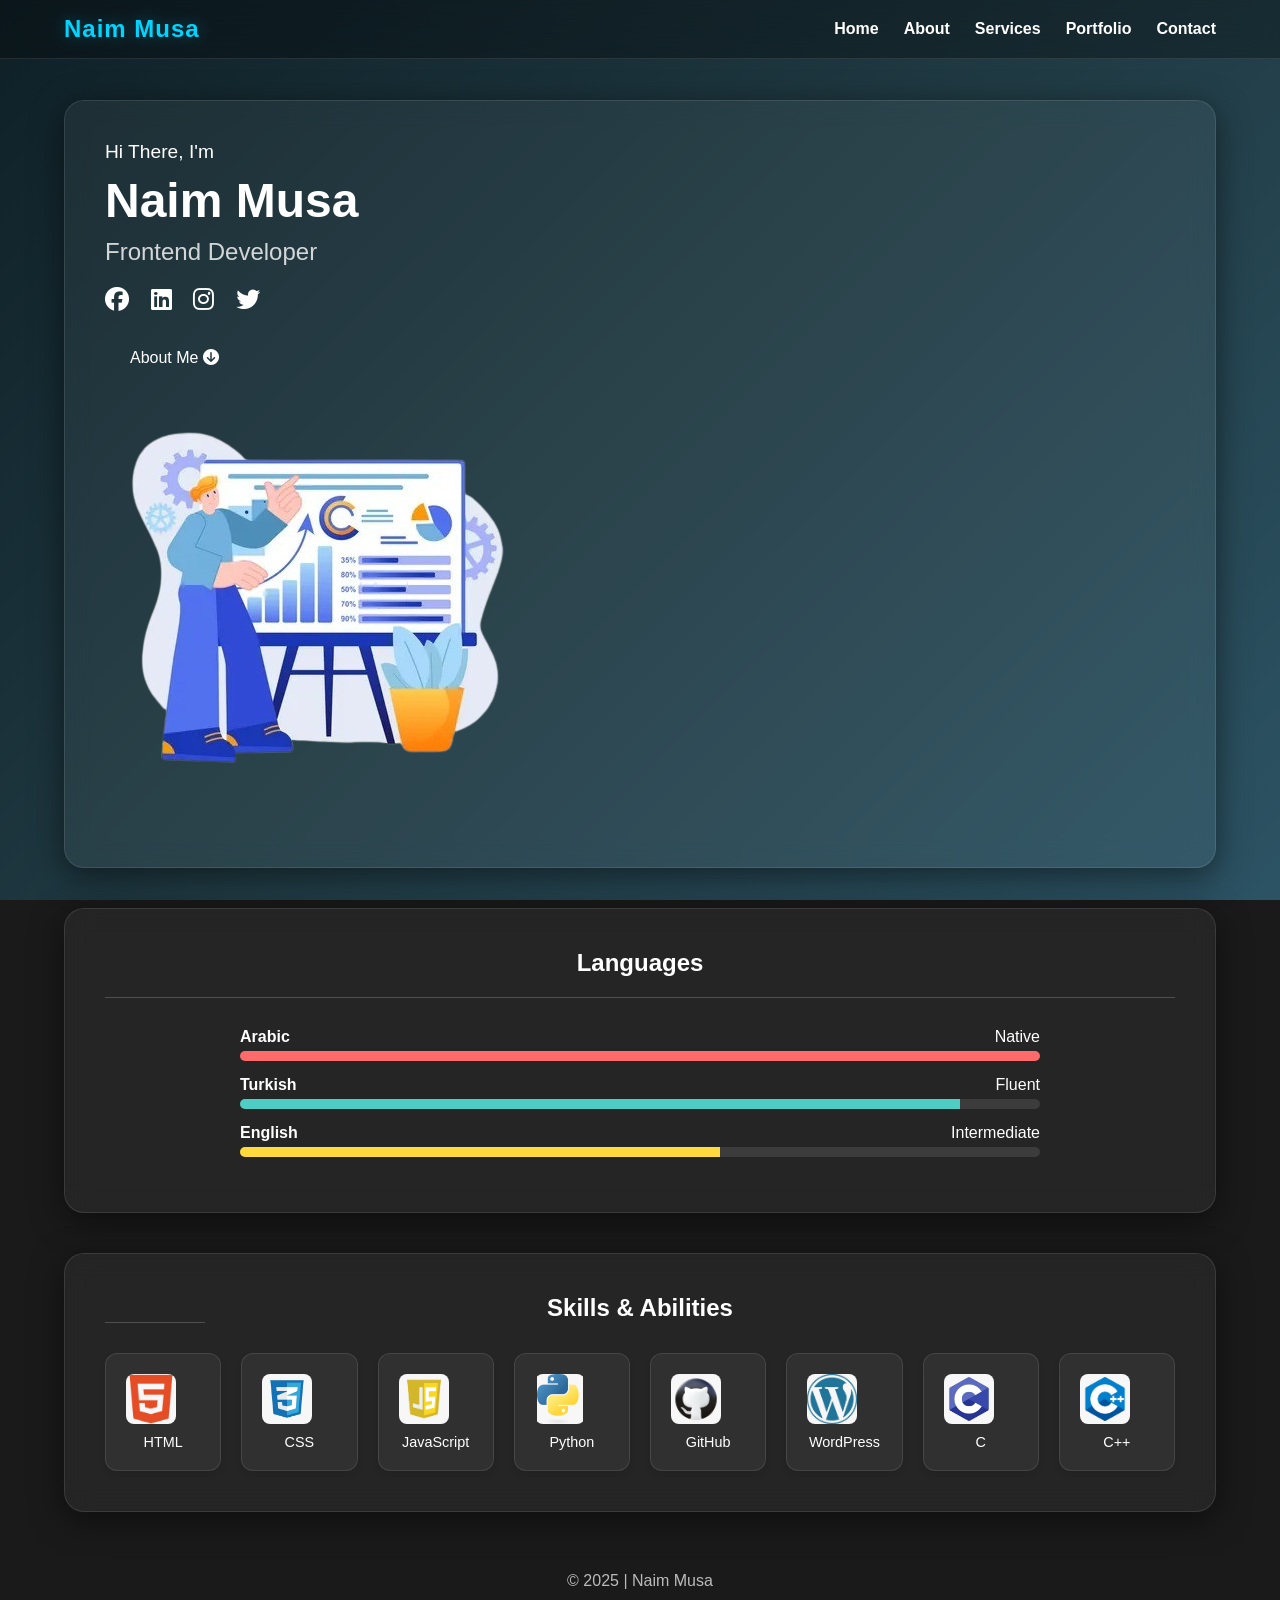
==== index.html @ 1f0603ee "Initial commit - Portfolio Dark Mode" ====
<!DOCTYPE html>
<html lang="en">
<head>
    <meta charset="UTF-8">
    <meta name="viewport" content="width=device-width, initial-scale=1.0">
    <title>Home | Naim Musa</title>
    <link rel="stylesheet" href="https://cdnjs.cloudflare.com/ajax/libs/font-awesome/6.7.2/css/all.min.css">
    <link rel="stylesheet" href="style.css">
    
    <style>
        /* تنسيق الخط الفاصل */
        .section-divider {
            border: 0;
            height: 1px;
            background: rgba(255,255,255,0.2);
            margin-bottom: 30px;
            width: 100px;
            margin-left: 0;
        }

        /* شبكة المهارات */
        .skills-grid {
            display: grid;
            grid-template-columns: repeat(auto-fit, minmax(110px, 1fr));
            gap: 20px;
            margin-top: 20px;
        }

        /* تصميم الكرت الواحد */
        .skill-card {
            background: rgba(255, 255, 255, 0.05);
            padding: 20px;
            border-radius: 12px;
            text-align: center;
            transition: all 0.3s ease;
            border: 1px solid rgba(255, 255, 255, 0.1);
            box-shadow: 0 4px 6px rgba(0,0,0,0.1);
        }

        /* تأثير الهوفر */
        .skill-card:hover {
            transform: translateY(-5px);
            background: rgba(255, 255, 255, 0.1);
            border-color: #4ECDC4;
            box-shadow: 0 8px 15px rgba(78, 205, 196, 0.2);
        }

        /* تنسيق صور المهارات */
        .skill-card img {
            width: 50px;
            height: 50px;
            object-fit: contain;
            margin-bottom: 10px;
            border-radius: 8px;
        }

        /* تنسيق نص المهارة */
        .skill-card h3 {
            font-size: 0.9rem;
            font-weight: 500;
            margin: 0;
            color: #fff;
        }
    </style>
</head>
<body>

    <nav class="navbar">
        <div class="logo">Naim Musa</div>
        <div class="nav-links">
            <a href="index.html">Home</a>
            <a href="about.html">About</a>
            <a href="services.html">Services</a>
            <a href="portfolio.html">Portfolio</a>
            <a href="contact.html">Contact</a>
        </div>
    </nav>

    <div class="container">
        
        <div class="box" style="text-align: left;">
            <div class="about-grid" style="align-items: center;">
                <div class="about-col">
                    <p><span class="text-highlight" style="font-size: 1.2rem;">Hi There, I'm</span></p>
                    <h1 style="font-size: 3rem; margin: 10px 0;">Naim Musa</h1>
                    <p style="font-size: 1.5rem; opacity: 0.8; margin-bottom: 20px;">Frontend Developer</p>
                    
                    <div style="margin-bottom: 25px; font-size: 1.5rem;">
                        <a href="https://www.facebook.com/share/1Fbq56BLe5/" target="_blank" style="margin-right: 15px;">
                            <i class="fa-brands fa-facebook"></i>
                        </a>
                        <a href="https://www.linkedin.com/in/naim-musaa%C4%9Fa-a05373255/" target="_blank" style="margin-right: 15px;">
                            <i class="fa-brands fa-linkedin"></i>
                        </a>
                        <a href="https://www.instagram.com/naim_musa_aga?igsh=MXNqYWZid2JtYnkyZA==" target="_blank" style="margin-right: 15px;">
                            <i class="fa-brands fa-instagram"></i>
                        </a>
                        <a href="#" target="_blank">
                            <i class="fa-brands fa-twitter"></i>
                        </a>
                    </div>
                    
                    <a href="about.html" class="submit-btn" style="text-decoration: none; padding: 10px 25px; display: inline-block;">
                        About Me <i class="fa-solid fa-circle-arrow-down"></i>
                    </a>
                </div>
                
                <div class="about-col" style="text-align: center;">
                    <img src="test10-removebg-preview.png" alt="Naim Musa" style="max-width: 100%; drop-shadow: 0 0 20px rgba(0,0,0,0.5);">
                </div>
            </div>
        </div>

        <div class="box">
            <h2 style="margin-bottom: 20px;">Languages</h2>
            <hr style="border: 0; height: 1px; background: rgba(255,255,255,0.2); margin-bottom: 30px;">
            
            <div style="text-align: left; max-width: 800px; margin: 0 auto;">
                <div style="margin-bottom: 15px;">
                    <div style="display: flex; justify-content: space-between; margin-bottom: 5px;">
                        <strong>Arabic</strong> <span>Native</span>
                    </div>
                    <div style="background: rgba(255,255,255,0.1); border-radius: 10px; height: 10px; overflow: hidden;">
                        <div style="width:100%; background:#FF6B6B; height: 100%;"></div>
                    </div>
                </div>

                <div style="margin-bottom: 15px;">
                    <div style="display: flex; justify-content: space-between; margin-bottom: 5px;">
                        <strong>Turkish</strong> <span>Fluent</span>
                    </div>
                    <div style="background: rgba(255,255,255,0.1); border-radius: 10px; height: 10px; overflow: hidden;">
                        <div style="width:90%; background:#4ECDC4; height: 100%;"></div>
                    </div>
                </div>

                <div style="margin-bottom: 15px;">
                    <div style="display: flex; justify-content: space-between; margin-bottom: 5px;">
                        <strong>English</strong> <span>Intermediate</span>
                    </div>
                    <div style="background: rgba(255,255,255,0.1); border-radius: 10px; height: 10px; overflow: hidden;">
                        <div style="width:60%; background:#FFD93D; height: 100%;"></div>
                    </div>
                </div>
            </div>
        </div>

        <div class="box skills-section">
            <h2>Skills & Abilities</h2>
            <hr class="section-divider">
            
            <div class="skills-grid">
                <div class="skill-card">
                    <img src="html.jpg" alt="HTML">
                    <h3>HTML</h3>
                </div>
                <div class="skill-card">
                    <img src="css.jpg" alt="CSS">
                    <h3>CSS</h3>
                </div>
                <div class="skill-card">
                    <img src="js.jpg" alt="JavaScript">
                    <h3>JavaScript</h3>
                </div>
                <div class="skill-card">
                    <img src="python.jpg" alt="Python">
                    <h3>Python</h3>
                </div>
                <div class="skill-card">
                    <img src="githup.jpg" alt="GitHub"> <h3>GitHub</h3>
                </div>
                <div class="skill-card">
                    <img src="wordpress.jpg" alt="WordPress">
                    <h3>WordPress</h3>
                </div>
                <div class="skill-card">
                    <img src="c.jpg" alt="C">
                    <h3>C</h3>
                </div>
                <div class="skill-card">
                    <img src="c++.jpg" alt="C++">
                    <h3>C++</h3>
                </div>
            </div>
        </div>

        <footer style="text-align: center; padding: 20px; opacity: 0.7;">
            <p>&copy; 2025 | Naim Musa</p>
        </footer>

    </div>

    <script src="script.js"></script>
</body>
</html>
---- style.css ----
/* =========================================
   1. CSS VARIABLES (THEME CONFIG)
   ========================================= */
:root {
    /* الوضع النهاري */
    --bg-gradient: linear-gradient(135deg, #f5f7fa 0%, #c3cfe2 100%);
    --text-color: #333;
    --glass-bg: rgba(255, 255, 255, 0.7);
    --glass-border: rgba(255, 255, 255, 0.5);
    --glass-shadow: 0 8px 32px 0 rgba(31, 38, 135, 0.1);
    --accent-color: #007bff;
    --accent-hover: #0056b3;
    --card-hover-shadow: 0 15px 30px rgba(0, 123, 255, 0.2);
    --navbar-bg: rgba(255, 255, 255, 0.85);
}
:root {
    --bg-color: #1a1a1a;
    --box-bg: rgba(255, 255, 255, 0.05);
    --text-color: #ffffff;
    --accent-color: #4ECDC4;
}

body {
    background-color: var(--bg-color) !important;
    color: var(--text-color) !important;
}

[data-theme="dark"] {
    /* الوضع الليلي - تصميم الفضاء */
    --bg-gradient: linear-gradient(135deg, #0f2027, #203a43, #2c5364);
    --text-color: #fff;
    --glass-bg: rgba(255, 255, 255, 0.05);
    --glass-border: rgba(255, 255, 255, 0.1);
    --glass-shadow: 0 8px 32px 0 rgba(0, 0, 0, 0.5);
    --accent-color: #00d4ff;
    --accent-hover: #0099cc;
    --card-hover-shadow: 0 15px 30px rgba(0, 212, 255, 0.15); /* توهج أزرق */
    --navbar-bg: rgba(0, 0, 0, 0.3);
}

/* =========================================
   2. GLOBAL RESET & BASIC
   ========================================= */
* {
    margin: 0;
    padding: 0;
    box-sizing: border-box;
    font-family: 'Segoe UI', Tahoma, Geneva, Verdana, sans-serif;
    transition: background 0.4s ease, color 0.3s ease, border-color 0.3s ease;
}

body {
    background: var(--bg-gradient);
    color: var(--text-color);
    min-height: 100vh;
    display: flex;
    flex-direction: column;
    overflow-x: hidden;
    background-attachment: fixed; /* الخلفية ثابتة أثناء السكرول */
}

a { text-decoration: none; color: inherit; }
ul { list-style: none; }
img { max-width: 100%; display: block; }

/* =========================================
   3. LAYOUT & GLASS BOXES
   ========================================= */
.container {
    width: 90%;
    max-width: 1200px;
    margin: 100px auto 40px;
    position: relative;
    z-index: 2;
}

/* الصندوق الزجاجي الأساسي */
.box {
    background: var(--glass-bg);
    backdrop-filter: blur(12px);
    -webkit-backdrop-filter: blur(12px);
    border: 1px solid var(--glass-border);
    border-radius: 20px;
    padding: 40px;
    box-shadow: var(--glass-shadow);
    text-align: center;
    margin-bottom: 40px;
}

/* --- العناوين --- */
.title h2 {
    font-size: 2.5rem;
    margin-bottom: 10px;
    position: relative;
    display: inline-block;
}

.title h2::after {
    content: '';
    display: block;
    width: 60px;
    height: 4px;
    background: var(--accent-color);
    margin: 8px auto 0;
    border-radius: 2px;
    transition: width 0.3s;
}

.box:hover .title h2::after {
    width: 100%; /* الخط يمتد عند الهوفر */
}

/* =========================================
   4. NAVBAR (With Hover Effects)
   ========================================= */
.navbar {
    display: flex;
    justify-content: space-between;
    align-items: center;
    padding: 15px 5%;
    background: var(--navbar-bg);
    backdrop-filter: blur(15px);
    position: fixed;
    width: 100%;
    top: 0;
    z-index: 1000;
    border-bottom: 1px solid var(--glass-border);
}

.logo {
    font-size: 24px;
    font-weight: 800;
    color: var(--accent-color);
    letter-spacing: 1px;
    text-shadow: 0 0 15px rgba(0, 212, 255, 0.3);
}

.nav-links {
    display: flex;
    align-items: center;
    gap: 25px;
}

.nav-links a {
    font-weight: 600;
    font-size: 16px;
    position: relative;
    padding: 5px 0;
}

/* تأثير الخط تحت الروابط */
.nav-links a::before {
    content: '';
    position: absolute;
    bottom: 0;
    left: 0;
    width: 0;
    height: 2px;
    background: var(--accent-color);
    transition: width 0.3s ease;
}

.nav-links a:hover::before {
    width: 100%;
}

.nav-links a:hover {
    color: var(--accent-color);
}

/* زر التبديل */
.theme-toggle-btn {
    background: transparent;
    border: 2px solid var(--accent-color);
    color: var(--accent-color);
    padding: 6px 18px;
    border-radius: 25px;
    cursor: pointer;
    font-weight: bold;
    transition: 0.4s;
}

.theme-toggle-btn:hover {
    background: var(--accent-color);
    color: #fff;
    box-shadow: 0 0 20px var(--accent-color);
    transform: scale(1.05);
}

/* =========================================
   5. PORTFOLIO & GRID SYSTEM
   ========================================= */
.portfolio-grid {
    display: grid;
    grid-template-columns: repeat(auto-fit, minmax(300px, 1fr)); /* تجاوب تلقائي */
    gap: 30px;
    margin-top: 30px;
}

/* كرت المشروع */
.project-card {
    background: var(--glass-bg);
    backdrop-filter: blur(10px);
    border: 1px solid var(--glass-border);
    border-radius: 15px;
    overflow: hidden; /* عشان الصورة ما تطلع برا */
    transition: all 0.4s cubic-bezier(0.175, 0.885, 0.32, 1.275); /* حركة نطاطة خفيفة */
    display: flex;
    flex-direction: column;
}

/* الصورة داخل الكرت */
.card-img {
    height: 200px;
    overflow: hidden;
    position: relative;
}

.card-img img {
    width: 100%;
    height: 100%;
    object-fit: cover;
    transition: transform 0.5s ease;
}

/* محتوى الكرت */
.card-content {
    padding: 20px;
    text-align: center;
    display: flex;
    flex-direction: column;
    flex-grow: 1;
    justify-content: space-between;
}

.card-content h3 {
    margin-bottom: 15px;
    font-size: 1.2rem;
}

/* 🔥 تأثيرات الهوفر على الكرت 🔥 */
.project-card:hover {
    transform: translateY(-10px); /* يرتفع للأعلى */
    box-shadow: var(--card-hover-shadow); /* توهج */
    border-color: var(--accent-color);
}

.project-card:hover .card-img img {
    transform: scale(1.1); /* زوم للصورة */
}

/* زر زيارة الموقع */
.btn-visit {
    display: inline-block;
    padding: 10px 25px;
    background: linear-gradient(45deg, var(--accent-color), #005bea);
    background-size: 200% auto; /* عشان نحرك الخلفية */
    color: #fff;
    border-radius: 50px;
    font-weight: bold;
    transition: 0.5s;
    box-shadow: 0 4px 15px rgba(0,0,0,0.2);
}

.btn-visit:hover {
    background-position: right center; /* تحريك التدرج اللوني */
    box-shadow: 0 0 20px var(--accent-color);
    transform: translateY(-2px);
}

/* =========================================
   6. RESPONSIVE
   ========================================= */
   /* تنسيق الخط الفاصل */
.section-divider {
    border: 0;
    height: 1px;
    background: rgba(255,255,255,0.2);
    margin-bottom: 30px;
    width: 100px; /* جعل الخط أقصر لجمالية أكثر */
    margin-left: 0; /* محاذاة لليسار مثل العناوين */
}

/* شبكة المهارات */
.skills-grid {
    display: grid;
    /* هذا السطر يجعل الشبكة متجاوبة تلقائياً */
    grid-template-columns: repeat(auto-fit, minmax(110px, 1fr));
    gap: 20px;
    margin-top: 20px;
}

/* تصميم الكرت الواحد */
.skill-card {
    background: rgba(255, 255, 255, 0.05); /* خلفية شفافة قليلاً */
    padding: 20px;
    border-radius: 12px;
    text-align: center;
    transition: all 0.3s ease;
    border: 1px solid rgba(255, 255, 255, 0.1);
    box-shadow: 0 4px 6px rgba(0,0,0,0.1);
}

/* تأثير الهوفر عند مرور الماوس */
.skill-card:hover {
    transform: translateY(-5px); /* يرتفع للأعلى قليلاً */
    background: rgba(255, 255, 255, 0.1);
    border-color: #4ECDC4; /* لون حدود يظهر عند الهوفر */
    box-shadow: 0 8px 15px rgba(78, 205, 196, 0.2); /* توهج خفيف */
}

/* تنسيق صور المهارات */
.skill-card img {
    width: 50px;
    height: 50px;
    object-fit: contain;
    margin-bottom: 10px;
    border-radius: 8px; /* حواف ناعمة للصورة */
}

/* تنسيق نص المهارة */
.skill-card h3 {
    font-size: 0.9rem;
    font-weight: 500;
    margin: 0;
    color: #fff;
}

@media (max-width: 768px) {
    .navbar {
        flex-direction: column;
        gap: 15px;
        padding: 15px;
    }
    
    .nav-links {
        flex-wrap: wrap;
        justify-content: center;
    }
}
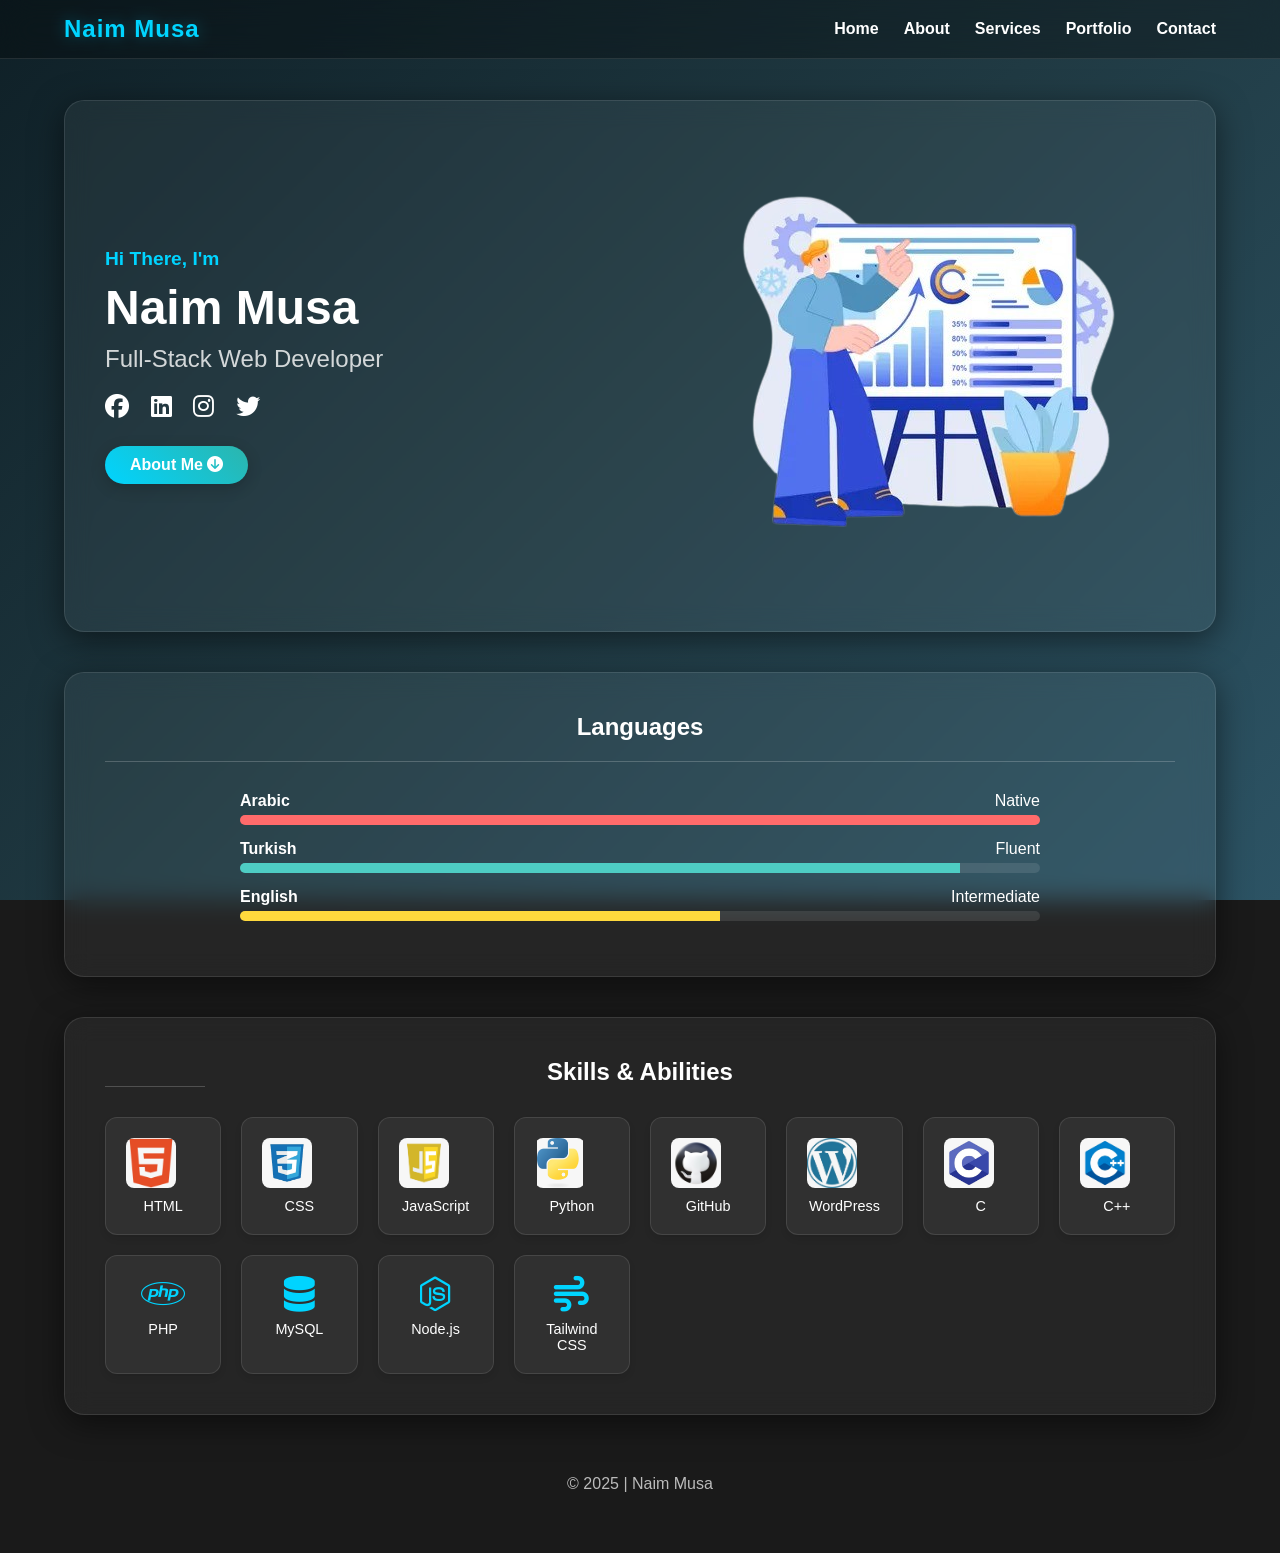
==== commit 476908d6: "Redesign polish: fix broken layout classes, mobile responsiveness, full-stack content update - Add m" ====
--- a/index.html
+++ b/index.html
@@ -6,62 +6,8 @@
     <title>Home | Naim Musa</title>
     <link rel="stylesheet" href="https://cdnjs.cloudflare.com/ajax/libs/font-awesome/6.7.2/css/all.min.css">
     <link rel="stylesheet" href="style.css">
-    
-    <style>
-        /* تنسيق الخط الفاصل */
-        .section-divider {
-            border: 0;
-            height: 1px;
-            background: rgba(255,255,255,0.2);
-            margin-bottom: 30px;
-            width: 100px;
-            margin-left: 0;
-        }
-
-        /* شبكة المهارات */
-        .skills-grid {
-            display: grid;
-            grid-template-columns: repeat(auto-fit, minmax(110px, 1fr));
-            gap: 20px;
-            margin-top: 20px;
-        }
-
-        /* تصميم الكرت الواحد */
-        .skill-card {
-            background: rgba(255, 255, 255, 0.05);
-            padding: 20px;
-            border-radius: 12px;
-            text-align: center;
-            transition: all 0.3s ease;
-            border: 1px solid rgba(255, 255, 255, 0.1);
-            box-shadow: 0 4px 6px rgba(0,0,0,0.1);
-        }
-
-        /* تأثير الهوفر */
-        .skill-card:hover {
-            transform: translateY(-5px);
-            background: rgba(255, 255, 255, 0.1);
-            border-color: #4ECDC4;
-            box-shadow: 0 8px 15px rgba(78, 205, 196, 0.2);
-        }
-
-        /* تنسيق صور المهارات */
-        .skill-card img {
-            width: 50px;
-            height: 50px;
-            object-fit: contain;
-            margin-bottom: 10px;
-            border-radius: 8px;
-        }
-
-        /* تنسيق نص المهارة */
-        .skill-card h3 {
-            font-size: 0.9rem;
-            font-weight: 500;
-            margin: 0;
-            color: #fff;
-        }
-    </style>
+    <meta name="description" content="Naim Musa – Full-Stack Web Developer specializing in HTML, CSS, JavaScript, PHP, MySQL and Node.js.">
+    <link rel="icon" type="image/svg+xml" href="data:image/svg+xml,%3Csvg xmlns='http://www.w3.org/2000/svg' viewBox='0 0 100 100'%3E%3Crect width='100' height='100' rx='20' fill='%231a1a1a'/%3E%3Ctext x='50' y='68' font-family='Arial, sans-serif' font-size='60' font-weight='bold' fill='%234ECDC4' text-anchor='middle'%3EN%3C/text%3E%3C/svg%3E">
 </head>
 <body>
 
@@ -82,8 +28,8 @@
             <div class="about-grid" style="align-items: center;">
                 <div class="about-col">
                     <p><span class="text-highlight" style="font-size: 1.2rem;">Hi There, I'm</span></p>
-                    <h1 style="font-size: 3rem; margin: 10px 0;">Naim Musa</h1>
-                    <p style="font-size: 1.5rem; opacity: 0.8; margin-bottom: 20px;">Frontend Developer</p>
+                    <h1 class="hero-title">Naim Musa</h1>
+                    <p style="font-size: 1.5rem; opacity: 0.8; margin-bottom: 20px;">Full-Stack Web Developer</p>
                     
                     <div style="margin-bottom: 25px; font-size: 1.5rem;">
                         <a href="https://www.facebook.com/share/1Fbq56BLe5/" target="_blank" style="margin-right: 15px;">
@@ -181,6 +127,22 @@
                     <img src="c++.jpg" alt="C++">
                     <h3>C++</h3>
                 </div>
+                <div class="skill-card">
+                    <i class="fa-brands fa-php"></i>
+                    <h3>PHP</h3>
+                </div>
+                <div class="skill-card">
+                    <i class="fa-solid fa-database"></i>
+                    <h3>MySQL</h3>
+                </div>
+                <div class="skill-card">
+                    <i class="fa-brands fa-node-js"></i>
+                    <h3>Node.js</h3>
+                </div>
+                <div class="skill-card">
+                    <i class="fa-solid fa-wind"></i>
+                    <h3>Tailwind CSS</h3>
+                </div>
             </div>
         </div>
 
--- a/style.css
+++ b/style.css
@@ -85,6 +85,55 @@
     box-shadow: var(--glass-shadow);
     text-align: center;
     margin-bottom: 40px;
+}
+
+/* --- شبكة الهيرو / صفحة About (نص + صورة) --- */
+.about-grid {
+    display: grid;
+    grid-template-columns: 1.2fr 1fr;
+    gap: 40px;
+    align-items: center;
+}
+
+.about-col img {
+    max-width: 100%;
+    margin: 0 auto;
+}
+
+.about-divider {
+    border-left: 1px dashed rgba(255, 255, 255, 0.2);
+    padding-left: 20px;
+}
+
+.text-highlight {
+    color: var(--accent-color);
+    font-weight: 600;
+}
+
+.hero-title {
+    font-size: 3rem;
+    margin: 10px 0;
+}
+
+/* --- زر دعوة (CTA) عام --- */
+.submit-btn {
+    display: inline-flex;
+    align-items: center;
+    gap: 10px;
+    padding: 12px 28px;
+    background: linear-gradient(45deg, var(--accent-color), #2CB5AC);
+    border: none;
+    border-radius: 50px;
+    color: #fff;
+    font-weight: bold;
+    cursor: pointer;
+    transition: 0.3s;
+    box-shadow: 0 4px 15px rgba(0, 0, 0, 0.2);
+}
+
+.submit-btn:hover {
+    transform: translateY(-3px);
+    box-shadow: 0 10px 20px rgba(78, 205, 196, 0.3);
 }
 
 /* --- العناوين --- */
@@ -318,6 +367,14 @@
     border-radius: 8px; /* حواف ناعمة للصورة */
 }
 
+/* أيقونات Font Awesome داخل كرت المهارة (للمهارات بدون صورة) */
+.skill-card i {
+    font-size: 2.2rem;
+    color: var(--accent-color);
+    margin-bottom: 10px;
+    display: block;
+}
+
 /* تنسيق نص المهارة */
 .skill-card h3 {
     font-size: 0.9rem;
@@ -326,15 +383,58 @@
     color: #fff;
 }
 
+/* =========================================
+   7. RESPONSIVE (الموبايل والتابلت)
+   ========================================= */
 @media (max-width: 768px) {
     .navbar {
         flex-direction: column;
         gap: 15px;
         padding: 15px;
     }
-    
+
     .nav-links {
         flex-wrap: wrap;
         justify-content: center;
     }
-}
+
+    .container {
+        margin-top: 160px;
+        width: 92%;
+    }
+
+    .about-grid {
+        grid-template-columns: 1fr;
+        text-align: center;
+    }
+
+    .about-col {
+        text-align: center;
+    }
+
+    .about-divider {
+        border-left: none;
+        padding-left: 0;
+        border-top: 1px dashed rgba(255, 255, 255, 0.2);
+        padding-top: 20px;
+        margin-top: 20px;
+    }
+
+    .hero-title {
+        font-size: 2.2rem;
+    }
+}
+
+@media (max-width: 480px) {
+    .container {
+        margin-top: 180px;
+    }
+
+    .box {
+        padding: 25px 20px;
+    }
+
+    .hero-title {
+        font-size: 1.8rem;
+    }
+}
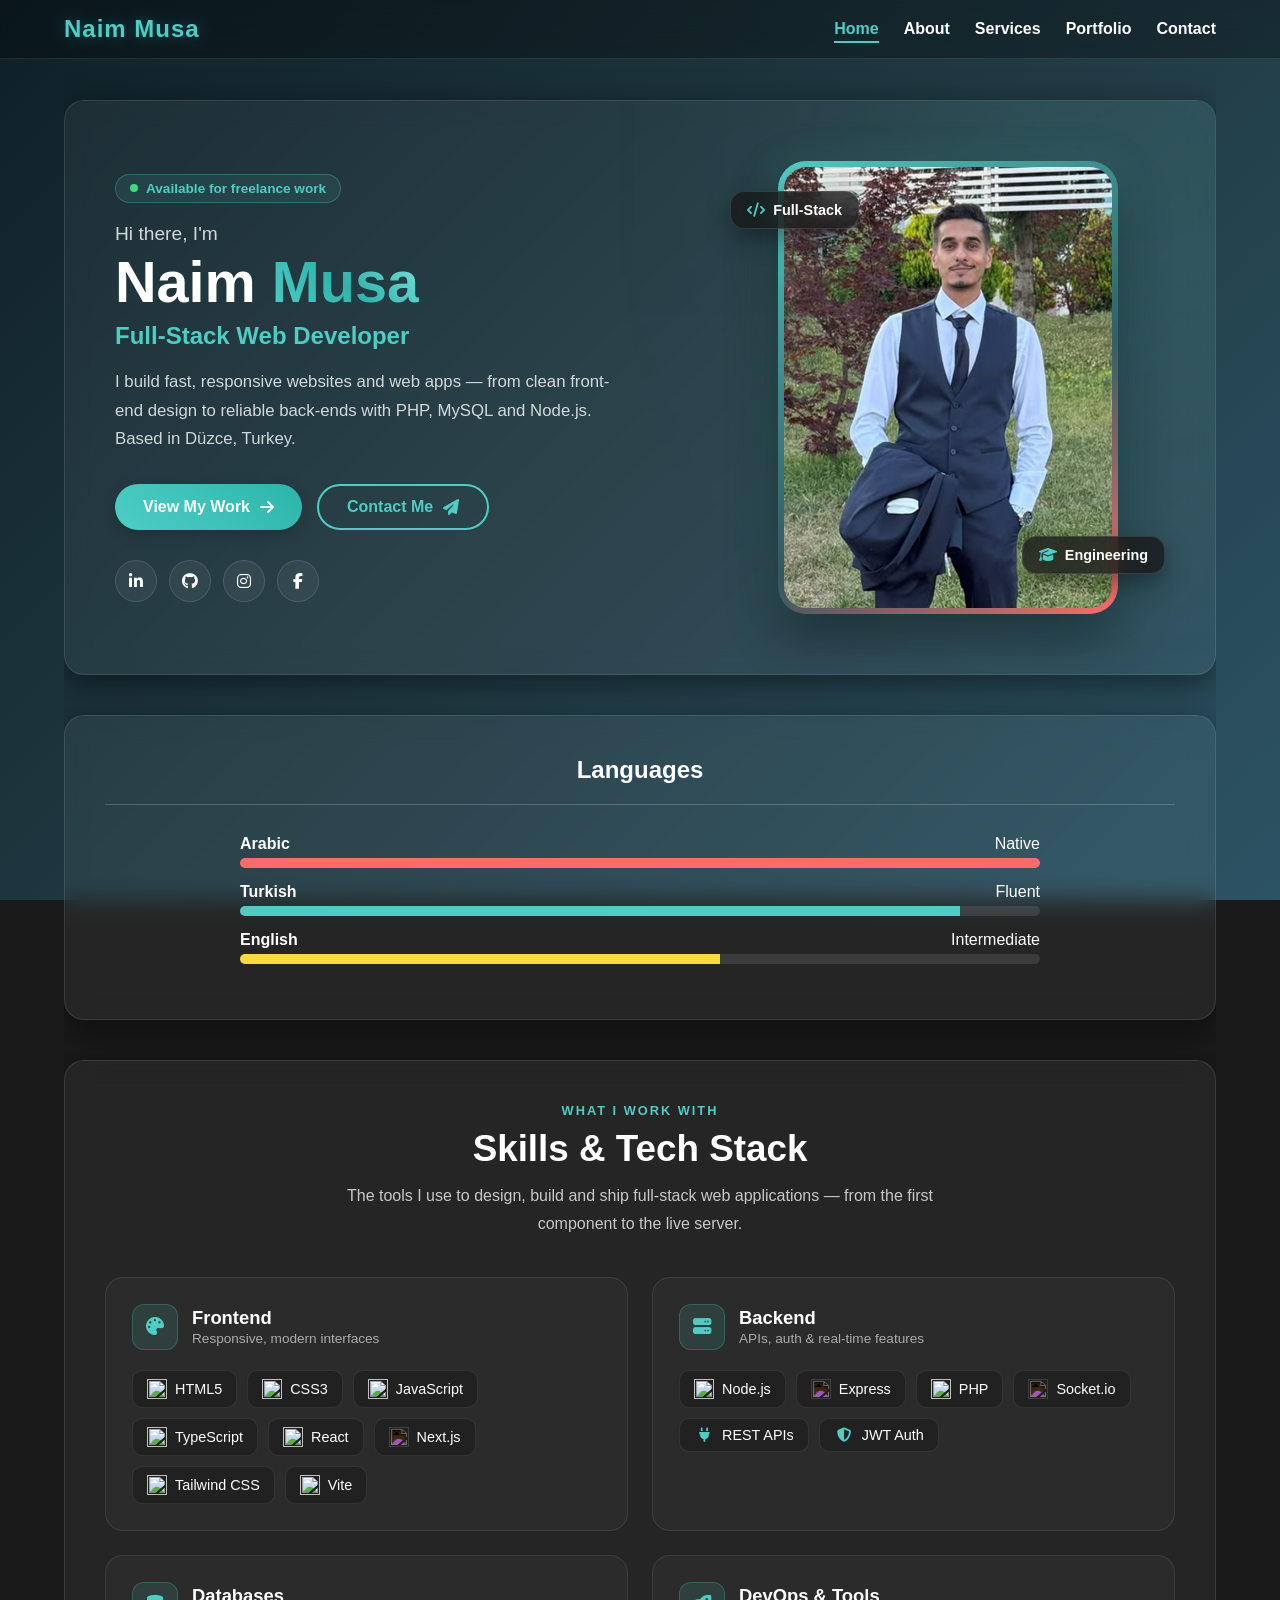
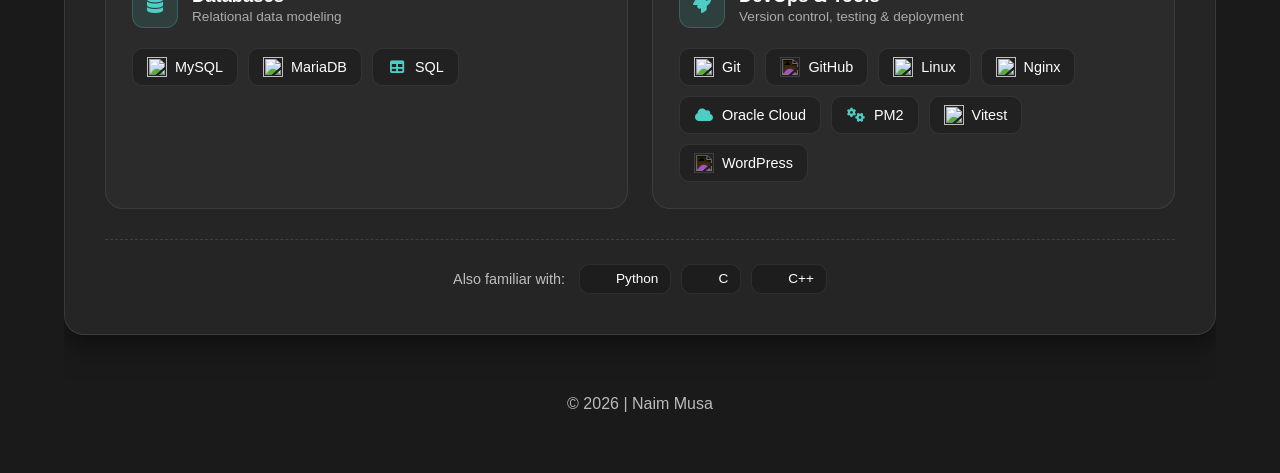
==== commit d41eda2e: "Redesign portfolio with 3D interactions, new pages and cleanup - Home: new hero with profile photo, " ====
--- a/index.html
+++ b/index.html
@@ -5,7 +5,7 @@
     <meta name="viewport" content="width=device-width, initial-scale=1.0">
     <title>Home | Naim Musa</title>
     <link rel="stylesheet" href="https://cdnjs.cloudflare.com/ajax/libs/font-awesome/6.7.2/css/all.min.css">
-    <link rel="stylesheet" href="style.css">
+    <link rel="stylesheet" href="assets/css/style.css">
     <meta name="description" content="Naim Musa – Full-Stack Web Developer specializing in HTML, CSS, JavaScript, PHP, MySQL and Node.js.">
     <link rel="icon" type="image/svg+xml" href="data:image/svg+xml,%3Csvg xmlns='http://www.w3.org/2000/svg' viewBox='0 0 100 100'%3E%3Crect width='100' height='100' rx='20' fill='%231a1a1a'/%3E%3Ctext x='50' y='68' font-family='Arial, sans-serif' font-size='60' font-weight='bold' fill='%234ECDC4' text-anchor='middle'%3EN%3C/text%3E%3C/svg%3E">
 </head>
@@ -14,7 +14,7 @@
     <nav class="navbar">
         <div class="logo">Naim Musa</div>
         <div class="nav-links">
-            <a href="index.html">Home</a>
+            <a href="index.html" class="active">Home</a>
             <a href="about.html">About</a>
             <a href="services.html">Services</a>
             <a href="portfolio.html">Portfolio</a>
@@ -24,38 +24,40 @@
 
     <div class="container">
         
-        <div class="box" style="text-align: left;">
-            <div class="about-grid" style="align-items: center;">
-                <div class="about-col">
-                    <p><span class="text-highlight" style="font-size: 1.2rem;">Hi There, I'm</span></p>
-                    <h1 class="hero-title">Naim Musa</h1>
-                    <p style="font-size: 1.5rem; opacity: 0.8; margin-bottom: 20px;">Full-Stack Web Developer</p>
-                    
-                    <div style="margin-bottom: 25px; font-size: 1.5rem;">
-                        <a href="https://www.facebook.com/share/1Fbq56BLe5/" target="_blank" style="margin-right: 15px;">
-                            <i class="fa-brands fa-facebook"></i>
-                        </a>
-                        <a href="https://www.linkedin.com/in/naim-musaa%C4%9Fa-a05373255/" target="_blank" style="margin-right: 15px;">
-                            <i class="fa-brands fa-linkedin"></i>
-                        </a>
-                        <a href="https://www.instagram.com/naim_musa_aga?igsh=MXNqYWZid2JtYnkyZA==" target="_blank" style="margin-right: 15px;">
-                            <i class="fa-brands fa-instagram"></i>
-                        </a>
-                        <a href="#" target="_blank">
-                            <i class="fa-brands fa-twitter"></i>
-                        </a>
+        <section class="box hero">
+            <div class="hero-grid">
+                <div class="hero-text">
+                    <span class="hero-badge"><span class="dot"></span> Available for freelance work</span>
+                    <p class="hero-greeting">Hi there, I'm</p>
+                    <h1 class="hero-title">Naim <span class="gradient-text">Musa</span></h1>
+                    <p class="hero-role">Full-Stack Web Developer</p>
+                    <p class="hero-intro">
+                        I build fast, responsive websites and web apps — from clean front-end design
+                        to reliable back-ends with PHP, MySQL and Node.js. Based in Düzce, Turkey.
+                    </p>
+
+                    <div class="hero-actions">
+                        <a href="portfolio.html" class="submit-btn">View My Work <i class="fa-solid fa-arrow-right"></i></a>
+                        <a href="contact.html" class="btn-outline">Contact Me <i class="fa-solid fa-paper-plane"></i></a>
                     </div>
-                    
-                    <a href="about.html" class="submit-btn" style="text-decoration: none; padding: 10px 25px; display: inline-block;">
-                        About Me <i class="fa-solid fa-circle-arrow-down"></i>
-                    </a>
+
+                    <div class="hero-socials">
+                        <a href="https://www.linkedin.com/in/naim-musaa%C4%9Fa-a05373255/" target="_blank" rel="noopener" aria-label="LinkedIn"><i class="fa-brands fa-linkedin-in"></i></a>
+                        <a href="https://github.com/NaimMusaaga" target="_blank" rel="noopener" aria-label="GitHub"><i class="fa-brands fa-github"></i></a>
+                        <a href="https://www.instagram.com/naim_musa_aga?igsh=MXNqYWZid2JtYnkyZA==" target="_blank" rel="noopener" aria-label="Instagram"><i class="fa-brands fa-instagram"></i></a>
+                        <a href="https://www.facebook.com/share/1Fbq56BLe5/" target="_blank" rel="noopener" aria-label="Facebook"><i class="fa-brands fa-facebook-f"></i></a>
+                    </div>
                 </div>
-                
-                <div class="about-col" style="text-align: center;">
-                    <img src="test10-removebg-preview.png" alt="Naim Musa" style="max-width: 100%; drop-shadow: 0 0 20px rgba(0,0,0,0.5);">
+
+                <div class="hero-photo">
+                    <div class="photo-frame">
+                        <img src="assets/images/naim.jpg" alt="Naim Musa">
+                    </div>
+                    <div class="float-chip chip-top"><i class="fa-solid fa-code"></i> Full-Stack</div>
+                    <div class="float-chip chip-bottom"><i class="fa-solid fa-graduation-cap"></i> Engineering</div>
                 </div>
             </div>
-        </div>
+        </section>
 
         <div class="box">
             <h2 style="margin-bottom: 20px;">Languages</h2>
@@ -91,67 +93,101 @@
             </div>
         </div>
 
-        <div class="box skills-section">
-            <h2>Skills & Abilities</h2>
-            <hr class="section-divider">
-            
-            <div class="skills-grid">
-                <div class="skill-card">
-                    <img src="html.jpg" alt="HTML">
-                    <h3>HTML</h3>
+        <section class="box skills-section">
+            <div class="skills-head">
+                <span class="section-tag">What I work with</span>
+                <h2>Skills &amp; Tech Stack</h2>
+                <p>The tools I use to design, build and ship full-stack web applications — from the first component to the live server.</p>
+            </div>
+
+            <div class="skill-groups">
+                <div class="skill-group">
+                    <div class="group-title">
+                        <span class="group-icon"><i class="fa-solid fa-palette"></i></span>
+                        <div>
+                            <h3>Frontend</h3>
+                            <p>Responsive, modern interfaces</p>
+                        </div>
+                    </div>
+                    <div class="skill-chips">
+                        <span class="chip"><img src="https://cdn.jsdelivr.net/gh/devicons/devicon@latest/icons/html5/html5-original.svg" alt="">HTML5</span>
+                        <span class="chip"><img src="https://cdn.jsdelivr.net/gh/devicons/devicon@latest/icons/css3/css3-original.svg" alt="">CSS3</span>
+                        <span class="chip"><img src="https://cdn.jsdelivr.net/gh/devicons/devicon@latest/icons/javascript/javascript-original.svg" alt="">JavaScript</span>
+                        <span class="chip"><img src="https://cdn.jsdelivr.net/gh/devicons/devicon@latest/icons/typescript/typescript-original.svg" alt="">TypeScript</span>
+                        <span class="chip"><img src="https://cdn.jsdelivr.net/gh/devicons/devicon@latest/icons/react/react-original.svg" alt="">React</span>
+                        <span class="chip"><img class="invert" src="https://cdn.jsdelivr.net/gh/devicons/devicon@latest/icons/nextjs/nextjs-original.svg" alt="">Next.js</span>
+                        <span class="chip"><img src="https://cdn.jsdelivr.net/gh/devicons/devicon@latest/icons/tailwindcss/tailwindcss-original.svg" alt="">Tailwind CSS</span>
+                        <span class="chip"><img src="https://cdn.jsdelivr.net/gh/devicons/devicon@latest/icons/vitejs/vitejs-original.svg" alt="">Vite</span>
+                    </div>
                 </div>
-                <div class="skill-card">
-                    <img src="css.jpg" alt="CSS">
-                    <h3>CSS</h3>
+
+                <div class="skill-group">
+                    <div class="group-title">
+                        <span class="group-icon"><i class="fa-solid fa-server"></i></span>
+                        <div>
+                            <h3>Backend</h3>
+                            <p>APIs, auth &amp; real-time features</p>
+                        </div>
+                    </div>
+                    <div class="skill-chips">
+                        <span class="chip"><img src="https://cdn.jsdelivr.net/gh/devicons/devicon@latest/icons/nodejs/nodejs-original.svg" alt="">Node.js</span>
+                        <span class="chip"><img class="invert" src="https://cdn.jsdelivr.net/gh/devicons/devicon@latest/icons/express/express-original.svg" alt="">Express</span>
+                        <span class="chip"><img src="https://cdn.jsdelivr.net/gh/devicons/devicon@latest/icons/php/php-original.svg" alt="">PHP</span>
+                        <span class="chip"><img class="invert" src="https://cdn.jsdelivr.net/gh/devicons/devicon@latest/icons/socketio/socketio-original.svg" alt="">Socket.io</span>
+                        <span class="chip"><i class="fa-solid fa-plug"></i>REST APIs</span>
+                        <span class="chip"><i class="fa-solid fa-shield-halved"></i>JWT Auth</span>
+                    </div>
                 </div>
-                <div class="skill-card">
-                    <img src="js.jpg" alt="JavaScript">
-                    <h3>JavaScript</h3>
+
+                <div class="skill-group">
+                    <div class="group-title">
+                        <span class="group-icon"><i class="fa-solid fa-database"></i></span>
+                        <div>
+                            <h3>Databases</h3>
+                            <p>Relational data modeling</p>
+                        </div>
+                    </div>
+                    <div class="skill-chips">
+                        <span class="chip"><img src="https://cdn.jsdelivr.net/gh/devicons/devicon@latest/icons/mysql/mysql-original.svg" alt="">MySQL</span>
+                        <span class="chip"><img src="https://cdn.jsdelivr.net/gh/devicons/devicon@latest/icons/mariadb/mariadb-original.svg" alt="">MariaDB</span>
+                        <span class="chip"><i class="fa-solid fa-table"></i>SQL</span>
+                    </div>
                 </div>
-                <div class="skill-card">
-                    <img src="python.jpg" alt="Python">
-                    <h3>Python</h3>
-                </div>
-                <div class="skill-card">
-                    <img src="githup.jpg" alt="GitHub"> <h3>GitHub</h3>
-                </div>
-                <div class="skill-card">
-                    <img src="wordpress.jpg" alt="WordPress">
-                    <h3>WordPress</h3>
-                </div>
-                <div class="skill-card">
-                    <img src="c.jpg" alt="C">
-                    <h3>C</h3>
-                </div>
-                <div class="skill-card">
-                    <img src="c++.jpg" alt="C++">
-                    <h3>C++</h3>
-                </div>
-                <div class="skill-card">
-                    <i class="fa-brands fa-php"></i>
-                    <h3>PHP</h3>
-                </div>
-                <div class="skill-card">
-                    <i class="fa-solid fa-database"></i>
-                    <h3>MySQL</h3>
-                </div>
-                <div class="skill-card">
-                    <i class="fa-brands fa-node-js"></i>
-                    <h3>Node.js</h3>
-                </div>
-                <div class="skill-card">
-                    <i class="fa-solid fa-wind"></i>
-                    <h3>Tailwind CSS</h3>
+
+                <div class="skill-group">
+                    <div class="group-title">
+                        <span class="group-icon"><i class="fa-solid fa-rocket"></i></span>
+                        <div>
+                            <h3>DevOps &amp; Tools</h3>
+                            <p>Version control, testing &amp; deployment</p>
+                        </div>
+                    </div>
+                    <div class="skill-chips">
+                        <span class="chip"><img src="https://cdn.jsdelivr.net/gh/devicons/devicon@latest/icons/git/git-original.svg" alt="">Git</span>
+                        <span class="chip"><img class="invert" src="https://cdn.jsdelivr.net/gh/devicons/devicon@latest/icons/github/github-original.svg" alt="">GitHub</span>
+                        <span class="chip"><img src="https://cdn.jsdelivr.net/gh/devicons/devicon@latest/icons/linux/linux-original.svg" alt="">Linux</span>
+                        <span class="chip"><img src="https://cdn.jsdelivr.net/gh/devicons/devicon@latest/icons/nginx/nginx-original.svg" alt="">Nginx</span>
+                        <span class="chip"><i class="fa-solid fa-cloud"></i>Oracle Cloud</span>
+                        <span class="chip"><i class="fa-solid fa-gears"></i>PM2</span>
+                        <span class="chip"><img src="https://cdn.jsdelivr.net/gh/devicons/devicon@latest/icons/vitest/vitest-original.svg" alt="">Vitest</span>
+                        <span class="chip"><img src="https://cdn.jsdelivr.net/gh/devicons/devicon@latest/icons/wordpress/wordpress-plain.svg" alt="" class="invert">WordPress</span>
+                    </div>
                 </div>
             </div>
-        </div>
+
+            <div class="also-know">
+                <span>Also familiar with:</span>
+                <span class="chip small"><img src="https://cdn.jsdelivr.net/gh/devicons/devicon@latest/icons/python/python-original.svg" alt="">Python</span>
+                <span class="chip small"><img src="https://cdn.jsdelivr.net/gh/devicons/devicon@latest/icons/c/c-original.svg" alt="">C</span>
+                <span class="chip small"><img src="https://cdn.jsdelivr.net/gh/devicons/devicon@latest/icons/cplusplus/cplusplus-original.svg" alt="">C++</span>
+            </div>
+        </section>
 
         <footer style="text-align: center; padding: 20px; opacity: 0.7;">
-            <p>&copy; 2025 | Naim Musa</p>
+            <p>&copy; 2026 | Naim Musa</p>
         </footer>
 
     </div>
 
-    <script src="script.js"></script>
 </body>
 </html>
--- a/assets/css/style.css
+++ b/assets/css/style.css
@@ -0,0 +1,657 @@
+/* =========================================
+   1. CSS VARIABLES (ألوان الموقع — الوضع الداكن)
+   ========================================= */
+:root {
+    --bg-color: #1a1a1a;
+    --bg-gradient: linear-gradient(135deg, #0f2027, #203a43, #2c5364);
+    --text-color: #fff;
+    --glass-bg: rgba(255, 255, 255, 0.05);
+    --glass-border: rgba(255, 255, 255, 0.1);
+    --glass-shadow: 0 8px 32px 0 rgba(0, 0, 0, 0.5);
+    --accent-color: #4ECDC4;
+    --navbar-bg: rgba(0, 0, 0, 0.3);
+}
+
+/* =========================================
+   2. GLOBAL RESET & BASIC
+   ========================================= */
+* {
+    margin: 0;
+    padding: 0;
+    box-sizing: border-box;
+    font-family: 'Segoe UI', Tahoma, Geneva, Verdana, sans-serif;
+    transition: background 0.4s ease, color 0.3s ease, border-color 0.3s ease;
+}
+
+body {
+    background: var(--bg-gradient);
+    background-color: var(--bg-color);
+    color: var(--text-color);
+    min-height: 100vh;
+    display: flex;
+    flex-direction: column;
+    overflow-x: hidden;
+    background-attachment: fixed; /* الخلفية ثابتة أثناء السكرول */
+}
+
+a { text-decoration: none; color: inherit; }
+ul { list-style: none; }
+img { max-width: 100%; display: block; }
+
+/* =========================================
+   3. LAYOUT & GLASS BOXES
+   ========================================= */
+.container {
+    width: 90%;
+    max-width: 1200px;
+    margin: 100px auto 40px;
+    position: relative;
+    z-index: 2;
+}
+
+/* الصندوق الزجاجي الأساسي */
+.box {
+    background: var(--glass-bg);
+    backdrop-filter: blur(12px);
+    -webkit-backdrop-filter: blur(12px);
+    border: 1px solid var(--glass-border);
+    border-radius: 20px;
+    padding: 40px;
+    box-shadow: var(--glass-shadow);
+    text-align: center;
+    margin-bottom: 40px;
+}
+
+.hero-title {
+    font-size: 3rem;
+    margin: 10px 0;
+}
+
+/* --- زر دعوة (CTA) عام --- */
+.submit-btn {
+    display: inline-flex;
+    align-items: center;
+    gap: 10px;
+    padding: 12px 28px;
+    background: linear-gradient(45deg, var(--accent-color), #2CB5AC);
+    border: none;
+    border-radius: 50px;
+    color: #fff;
+    font-weight: bold;
+    cursor: pointer;
+    transition: 0.3s;
+    box-shadow: 0 4px 15px rgba(0, 0, 0, 0.2);
+}
+
+.submit-btn:hover {
+    transform: translateY(-3px);
+    box-shadow: 0 10px 20px rgba(78, 205, 196, 0.3);
+}
+
+/* زر ثانوي بإطار */
+.btn-outline {
+    display: inline-flex;
+    align-items: center;
+    gap: 10px;
+    padding: 12px 28px;
+    border: 2px solid var(--accent-color);
+    border-radius: 50px;
+    color: var(--accent-color);
+    font-weight: bold;
+    transition: 0.3s;
+}
+
+.btn-outline:hover {
+    background: var(--accent-color);
+    color: #fff;
+    transform: translateY(-3px);
+}
+
+/* =========================================
+   HERO (الصفحة الرئيسية)
+   ========================================= */
+.hero {
+    text-align: left;
+    padding: 60px 50px;
+    position: relative;
+    overflow: hidden;
+}
+
+.hero::before {
+    content: '';
+    position: absolute;
+    top: -120px;
+    right: -120px;
+    width: 380px;
+    height: 380px;
+    background: var(--accent-color);
+    filter: blur(160px);
+    opacity: 0.18;
+    pointer-events: none;
+}
+
+.hero-grid {
+    display: grid;
+    grid-template-columns: 1.3fr 1fr;
+    gap: 50px;
+    align-items: center;
+    position: relative;
+}
+
+.hero-badge {
+    display: inline-flex;
+    align-items: center;
+    gap: 8px;
+    padding: 6px 14px;
+    border-radius: 50px;
+    background: rgba(78, 205, 196, 0.1);
+    border: 1px solid rgba(78, 205, 196, 0.3);
+    color: var(--accent-color);
+    font-size: 0.85rem;
+    font-weight: 600;
+    margin-bottom: 20px;
+}
+
+.hero-badge .dot {
+    width: 8px;
+    height: 8px;
+    border-radius: 50%;
+    background: #3ddc84;
+    box-shadow: 0 0 0 0 rgba(61, 220, 132, 0.6);
+    animation: pulseDot 2s infinite;
+}
+
+@keyframes pulseDot {
+    0%   { box-shadow: 0 0 0 0 rgba(61, 220, 132, 0.6); }
+    70%  { box-shadow: 0 0 0 8px rgba(61, 220, 132, 0); }
+    100% { box-shadow: 0 0 0 0 rgba(61, 220, 132, 0); }
+}
+
+.hero-greeting {
+    font-size: 1.2rem;
+    opacity: 0.8;
+}
+
+.hero .hero-title {
+    font-size: 3.6rem;
+    line-height: 1.1;
+    margin: 6px 0 8px;
+}
+
+.gradient-text {
+    background: linear-gradient(45deg, #4ECDC4, #2CB5AC, #7ee8e1);
+    -webkit-background-clip: text;
+    background-clip: text;
+    color: transparent;
+}
+
+.hero-role {
+    font-size: 1.5rem;
+    font-weight: 600;
+    color: var(--accent-color);
+    margin-bottom: 18px;
+}
+
+.hero-intro {
+    font-size: 1.05rem;
+    line-height: 1.7;
+    opacity: 0.8;
+    max-width: 520px;
+    margin-bottom: 30px;
+}
+
+.hero-actions {
+    display: flex;
+    flex-wrap: wrap;
+    gap: 15px;
+    margin-bottom: 30px;
+}
+
+.hero-socials {
+    display: flex;
+    gap: 12px;
+}
+
+.hero-socials a {
+    width: 42px;
+    height: 42px;
+    border-radius: 50%;
+    display: flex;
+    align-items: center;
+    justify-content: center;
+    background: rgba(255, 255, 255, 0.05);
+    border: 1px solid rgba(255, 255, 255, 0.12);
+    transition: 0.3s;
+}
+
+.hero-socials a:hover {
+    background: var(--accent-color);
+    border-color: var(--accent-color);
+    transform: translateY(-4px);
+}
+
+/* صورة الهيرو */
+.hero-photo {
+    position: relative;
+    display: flex;
+    justify-content: center;
+}
+
+.photo-frame {
+    position: relative;
+    width: 100%;
+    max-width: 340px;
+    aspect-ratio: 3 / 4;
+    border-radius: 28px;
+    padding: 6px;
+    background: linear-gradient(145deg, #4ECDC4, rgba(78, 205, 196, 0.1) 60%, #FF6B6B);
+    box-shadow: 0 20px 50px rgba(0, 0, 0, 0.45), 0 0 40px rgba(78, 205, 196, 0.2);
+    animation: floatY 6s ease-in-out infinite;
+}
+
+.photo-frame img {
+    width: 100%;
+    height: 100%;
+    object-fit: cover;
+    object-position: center 20%;
+    border-radius: 22px;
+}
+
+@keyframes floatY {
+    0%, 100% { transform: translateY(0); }
+    50%      { transform: translateY(-10px); }
+}
+
+.float-chip {
+    position: absolute;
+    display: flex;
+    align-items: center;
+    gap: 8px;
+    padding: 10px 16px;
+    border-radius: 14px;
+    background: rgba(20, 20, 20, 0.75);
+    backdrop-filter: blur(10px);
+    border: 1px solid rgba(255, 255, 255, 0.12);
+    font-size: 0.9rem;
+    font-weight: 600;
+    box-shadow: 0 10px 25px rgba(0, 0, 0, 0.35);
+}
+
+.float-chip i { color: var(--accent-color); }
+
+.chip-top    { top: 30px;    left: 0; }
+.chip-bottom { bottom: 40px; right: 0; }
+
+/* =========================================
+   4. NAVBAR (With Hover Effects)
+   ========================================= */
+.navbar {
+    display: flex;
+    justify-content: space-between;
+    align-items: center;
+    padding: 15px 5%;
+    background: var(--navbar-bg);
+    backdrop-filter: blur(15px);
+    position: fixed;
+    width: 100%;
+    top: 0;
+    z-index: 1000;
+    border-bottom: 1px solid var(--glass-border);
+}
+
+.logo {
+    font-size: 24px;
+    font-weight: 800;
+    color: var(--accent-color);
+    letter-spacing: 1px;
+    text-shadow: 0 0 15px rgba(0, 212, 255, 0.3);
+}
+
+.nav-links {
+    display: flex;
+    align-items: center;
+    gap: 25px;
+}
+
+.nav-links a {
+    font-weight: 600;
+    font-size: 16px;
+    position: relative;
+    padding: 5px 0;
+}
+
+/* تأثير الخط تحت الروابط */
+.nav-links a::before {
+    content: '';
+    position: absolute;
+    bottom: 0;
+    left: 0;
+    width: 0;
+    height: 2px;
+    background: var(--accent-color);
+    transition: width 0.3s ease;
+}
+
+.nav-links a:hover::before {
+    width: 100%;
+}
+
+/* رابط الصفحة الحالية */
+.nav-links a.active { color: var(--accent-color); }
+.nav-links a.active::before { width: 100%; }
+
+.nav-links a:hover {
+    color: var(--accent-color);
+}
+
+/* =========================================
+   SKILLS & TECH STACK
+   ========================================= */
+.skills-section {
+    text-align: left;
+}
+
+.skills-head {
+    text-align: center;
+    max-width: 640px;
+    margin: 0 auto 40px;
+}
+
+.section-tag {
+    display: inline-block;
+    font-size: 0.8rem;
+    font-weight: 700;
+    letter-spacing: 2px;
+    text-transform: uppercase;
+    color: var(--accent-color);
+    margin-bottom: 10px;
+}
+
+.skills-head h2 {
+    font-size: 2.3rem;
+    margin-bottom: 12px;
+}
+
+.skills-head p {
+    opacity: 0.75;
+    line-height: 1.7;
+}
+
+.skill-groups {
+    display: grid;
+    grid-template-columns: repeat(2, 1fr);
+    gap: 24px;
+}
+
+.skill-group {
+    background: rgba(255, 255, 255, 0.03);
+    border: 1px solid rgba(255, 255, 255, 0.08);
+    border-radius: 18px;
+    padding: 26px;
+    transition: transform 0.3s ease, border-color 0.3s ease, box-shadow 0.3s ease;
+}
+
+.skill-group:hover {
+    transform: translateY(-4px);
+    border-color: rgba(78, 205, 196, 0.45);
+    box-shadow: 0 12px 30px rgba(78, 205, 196, 0.12);
+}
+
+.group-title {
+    display: flex;
+    align-items: center;
+    gap: 14px;
+    margin-bottom: 20px;
+}
+
+.group-icon {
+    width: 46px;
+    height: 46px;
+    flex-shrink: 0;
+    border-radius: 12px;
+    display: flex;
+    align-items: center;
+    justify-content: center;
+    font-size: 1.15rem;
+    color: var(--accent-color);
+    background: rgba(78, 205, 196, 0.12);
+    border: 1px solid rgba(78, 205, 196, 0.25);
+}
+
+.group-title h3 {
+    font-size: 1.15rem;
+    margin-bottom: 2px;
+}
+
+.group-title p {
+    font-size: 0.85rem;
+    opacity: 0.6;
+}
+
+.skill-chips {
+    display: flex;
+    flex-wrap: wrap;
+    gap: 10px;
+}
+
+.chip {
+    display: inline-flex;
+    align-items: center;
+    gap: 8px;
+    padding: 8px 14px;
+    border-radius: 10px;
+    background: rgba(0, 0, 0, 0.22);
+    border: 1px solid rgba(255, 255, 255, 0.08);
+    font-size: 0.9rem;
+    font-weight: 500;
+    transition: 0.25s;
+}
+
+.chip:hover {
+    border-color: var(--accent-color);
+    background: rgba(78, 205, 196, 0.1);
+}
+
+.chip img {
+    width: 20px;
+    height: 20px;
+    display: inline-block;
+}
+
+/* أيقونات لونها أسود أصلاً — نقلبها لتبان على الخلفية الغامقة */
+.chip img.invert {
+    filter: invert(1);
+}
+
+.chip i {
+    width: 20px;
+    text-align: center;
+    color: var(--accent-color);
+}
+
+.also-know {
+    display: flex;
+    flex-wrap: wrap;
+    align-items: center;
+    justify-content: center;
+    gap: 10px;
+    margin-top: 30px;
+    padding-top: 24px;
+    border-top: 1px dashed rgba(255, 255, 255, 0.12);
+    font-size: 0.9rem;
+}
+
+.also-know > span:first-child {
+    opacity: 0.7;
+    margin-right: 4px;
+}
+
+.chip.small {
+    padding: 6px 12px;
+    font-size: 0.85rem;
+}
+
+.chip.small img {
+    width: 16px;
+    height: 16px;
+}
+
+@media (max-width: 768px) {
+    .skill-groups {
+        grid-template-columns: 1fr;
+    }
+
+    .skills-head h2 {
+        font-size: 1.9rem;
+    }
+
+    .skill-group {
+        padding: 20px;
+    }
+}
+
+
+/* =========================================
+   3D EFFECTS (مشتركة بين الصفحات — مع effects.js)
+   ========================================= */
+.scene { perspective: 1200px; }
+
+[data-tilt] {
+    transform-style: preserve-3d;
+    transition: transform 0.15s ease-out;
+    will-change: transform;
+}
+
+/* طبقات تطلع لقدام داخل الكرت */
+.depth-1 { transform: translateZ(30px); }
+.depth-2 { transform: translateZ(60px); }
+.depth-3 { transform: translateZ(90px); }
+
+/* ظهور ثلاثي الأبعاد عند السكرول */
+.reveal {
+    opacity: 0;
+    transform: perspective(1000px) rotateX(18deg) translateY(50px);
+    transition: opacity 0.9s ease, transform 0.9s cubic-bezier(0.2, 0.7, 0.2, 1);
+}
+.reveal.in {
+    opacity: 1;
+    transform: perspective(1000px) rotateX(0) translateY(0);
+}
+
+/* الميلان الـ 3D بيكبّر العناصر شوي — منقصّه مشان ما يصير سكرول أفقي عالموبايل */
+.container { overflow-x: clip; }
+
+.section-head {
+    text-align: center;
+    max-width: 640px;
+    margin: 0 auto 40px;
+}
+.section-head h2 { font-size: 2.3rem; margin-bottom: 12px; }
+.section-head p  { opacity: 0.75; line-height: 1.7; }
+
+/* عنوان الصفحة الرئيسي (Services / Portfolio) */
+.page-head {
+    text-align: center;
+    padding: 60px 30px;
+    position: relative;
+    overflow: hidden;
+}
+.page-head::before {
+    content: '';
+    position: absolute;
+    top: -150px;
+    left: 50%;
+    width: 420px;
+    height: 420px;
+    transform: translateX(-50%);
+    background: var(--accent-color);
+    filter: blur(170px);
+    opacity: 0.16;
+    pointer-events: none;
+}
+.page-head h1 { font-size: 3rem; line-height: 1.15; margin-bottom: 15px; position: relative; }
+.page-head p  { opacity: 0.8; font-size: 1.1rem; line-height: 1.7; max-width: 640px; margin: 0 auto; position: relative; }
+
+@media (max-width: 768px) {
+    .section-head h2 { font-size: 1.9rem; }
+    .page-head { padding: 40px 20px; }
+    .page-head h1 { font-size: 2.1rem; }
+}
+
+@media (prefers-reduced-motion: reduce) {
+    .reveal { opacity: 1; transform: none; transition: none; }
+}
+
+/* =========================================
+   5. RESPONSIVE (الموبايل والتابلت)
+   ========================================= */
+@media (max-width: 768px) {
+    .navbar {
+        flex-direction: column;
+        gap: 15px;
+        padding: 15px;
+    }
+
+    .nav-links {
+        flex-wrap: wrap;
+        justify-content: center;
+        max-width: 100%;
+        gap: 10px 18px;
+    }
+
+    .container {
+        margin-top: 160px;
+        width: 92%;
+    }
+
+
+
+
+    .hero-title {
+        font-size: 2.2rem;
+    }
+
+    .hero {
+        padding: 40px 25px;
+        text-align: center;
+    }
+
+    .hero-grid {
+        grid-template-columns: 1fr;
+        gap: 40px;
+    }
+
+    .hero-photo { order: -1; }
+
+    .photo-frame { max-width: 260px; }
+
+    .hero .hero-title { font-size: 2.6rem; }
+
+    .hero-intro { margin-left: auto; margin-right: auto; }
+
+    .hero-actions,
+    .hero-socials { justify-content: center; }
+
+    .chip-top    { left: 5%; }
+    .chip-bottom { right: 5%; }
+}
+
+@media (max-width: 480px) {
+    .container {
+        margin-top: 180px;
+    }
+
+    .box {
+        padding: 25px 20px;
+    }
+
+    .hero-title {
+        font-size: 1.8rem;
+    }
+
+    .hero .hero-title { font-size: 2.2rem; }
+
+    .float-chip { font-size: 0.8rem; padding: 8px 12px; }
+    .chip-top    { left: 0; }
+    .chip-bottom { right: 0; }
+}
